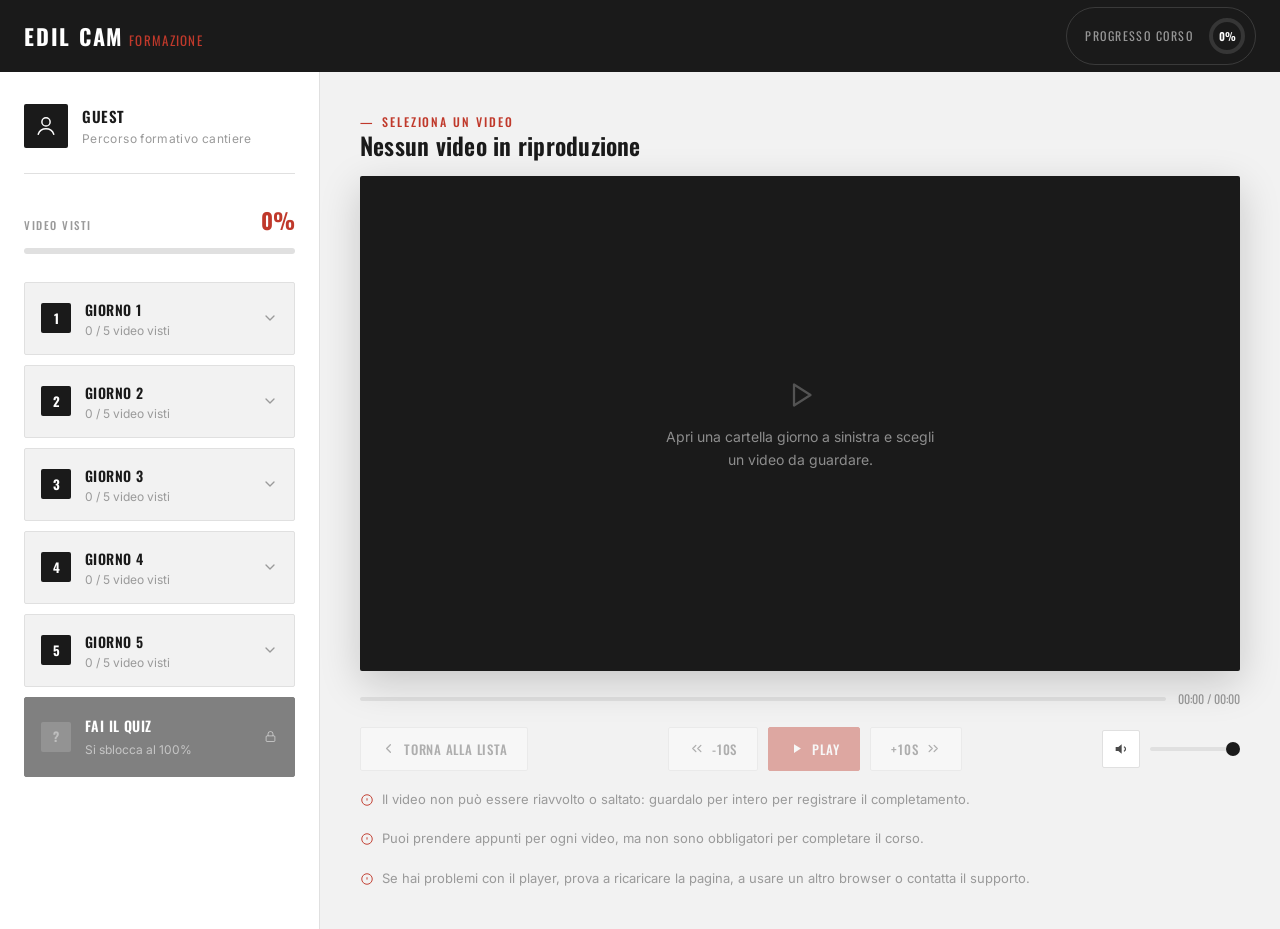
==== dashboard.html @ 342fb799 "Add files via upload" ====
<!DOCTYPE html>
<html lang="it">
<head>
  <meta charset="UTF-8" />
  <meta name="viewport" content="width=device-width, initial-scale=1.0" />
  <link rel="icon" type="image/x-icon" href="img/favicon.ico">
  <title>Edil Cam Srls - Area Formazione</title>
  <link rel="preconnect" href="https://fonts.googleapis.com" />
  <link rel="preconnect" href="https://fonts.gstatic.com" crossorigin />
  <link href="https://fonts.googleapis.com/css2?family=Oswald:wght@400;500;600;700&family=Inter:wght@300;400;500;600&display=swap" rel="stylesheet" />
  <link rel="stylesheet" href="styles.css" />
  <link rel="stylesheet" href="dashboard.css" />
</head>
<body>

  <!-- NAVBAR -->
  <header class="dash-navbar">
    <a href="index.html" class="nav-logo">
      <span class="logo-main" style="color:var(--white);">EDIL CAM</span>
      <span class="logo-sub">FORMAZIONE</span>
    </a>
    <div class="dash-progress-pill">
      <span class="pct-label">Progresso corso</span>
      <div class="dash-progress-ring">
        <svg viewBox="0 0 40 40">
          <circle class="ring-bg" cx="20" cy="20" r="16"></circle>
          <circle class="ring-fg" id="ringFg" cx="20" cy="20" r="16" stroke-dasharray="100.5" stroke-dashoffset="100.5"></circle>
        </svg>
        <span class="ring-num" id="ringNum">0%</span>
      </div>
    </div>
  </header>

  <div class="dash-body">

    <!-- SIDEBAR -->
    <aside class="dash-sidebar">

      <div class="dash-guest">
        <div class="guest-avatar">
          <svg viewBox="0 0 24 24" fill="none"><path d="M12 12a4.5 4.5 0 1 0 0-9 4.5 4.5 0 0 0 0 9Z" stroke="currentColor" stroke-width="1.6"/><path d="M3.5 21c1.4-4 4.8-6 8.5-6s7.1 2 8.5 6" stroke="currentColor" stroke-width="1.6" stroke-linecap="round"/></svg>
        </div>
        <div>
          <div class="guest-name">Guest</div>
          <div class="guest-role">Percorso formativo cantiere</div>
        </div>
      </div>

      <div class="dash-overall">
        <div class="dash-overall-top">
          <span class="dash-overall-label">Video visti</span>
          <span class="dash-overall-pct" id="overallPct">0%</span>
        </div>
        <div class="overall-bar"><div class="overall-bar-fill" id="overallBarFill"></div></div>
      </div>

      <div class="dash-days" id="dashDays">
        <!-- Le cartelle giorno 1-5 e quiz vengono generate via JS -->
      </div>

    </aside>

    <!-- MAIN: PLAYER -->
    <main class="dash-main">

      <!-- Stato player video -->
      <div class="player-card" id="playerCard">
        <div class="player-header">
          <div>
            <p class="player-eyebrow" id="playerEyebrow">Seleziona un video</p>
            <h1 class="player-title" id="playerTitle">Nessun video in riproduzione</h1>
          </div>
          <span class="player-counter" id="playerCounter"></span>
        </div>

        <div class="player-frame-wrap" id="playerFrameWrap">
          <div class="player-empty" id="playerEmpty">
            <svg viewBox="0 0 24 24" fill="none"><path d="M8 5v14l11-7L8 5Z" stroke="currentColor" stroke-width="1.5" stroke-linejoin="round"/></svg>
            <p>Apri una cartella giorno a sinistra e scegli un video da guardare.</p>
          </div>
          <div id="ytPlayer" style="position:absolute;inset:0;display:none;"></div>
          <div class="player-shield" id="playerShield"></div>
          <div class="player-error" id="playerError">
            <svg viewBox="0 0 24 24" fill="none"><path d="M12 9v4m0 4h.01M21 12a9 9 0 1 1-18 0 9 9 0 0 1 18 0Z" stroke="currentColor" stroke-width="1.6"/></svg>
            <p>Il video non si è caricato correttamente. Riprova oppure scegli un altro video dalla lista.</p>
            <button class="ctrl-btn" id="btnRetryVideo" type="button">Riprova</button>
          </div>
        </div>

        <div class="player-progress-row">
          <div class="mini-bar"><div class="mini-bar-fill" id="miniBarFill"></div></div>
          <span class="mini-time" id="miniTime">00:00 / 00:00</span>
        </div>

        <div class="player-controls">
          <div class="ctrl-group">
            <button class="ctrl-btn" id="btnBack" disabled>
              <svg viewBox="0 0 24 24" fill="none"><path d="M15 18l-6-6 6-6" stroke="currentColor" stroke-width="2" stroke-linecap="round" stroke-linejoin="round"/></svg>
              Torna alla lista
            </button>
          </div>
          <div class="ctrl-group">
            <button class="ctrl-btn" id="btnRewind" disabled>
              <svg viewBox="0 0 24 24" fill="none"><path d="M11 17l-5-5 5-5M19 17l-5-5 5-5" stroke="currentColor" stroke-width="2" stroke-linecap="round" stroke-linejoin="round"/></svg>
              -10s
            </button>
            <button class="ctrl-btn ctrl-btn--primary" id="btnPlayPause" disabled>
              <svg id="iconPlay" viewBox="0 0 24 24" fill="none"><path d="M8 5v14l11-7L8 5Z" fill="currentColor"/></svg>
              <svg id="iconPause" viewBox="0 0 24 24" fill="none" style="display:none;"><path d="M7 5h3v14H7zM14 5h3v14h-3z" fill="currentColor"/></svg>
              <span id="playPauseLabel">Play</span>
            </button>
            <button class="ctrl-btn" id="btnForward" disabled title="Non disponibile: il video non può essere saltato avanti">
              +10s
              <svg viewBox="0 0 24 24" fill="none"><path d="M13 17l5-5-5-5M5 17l5-5-5-5" stroke="currentColor" stroke-width="2" stroke-linecap="round" stroke-linejoin="round"/></svg>
            </button>
          </div>
          <div class="ctrl-group volume-group">
            <button class="volume-btn" id="btnMute" type="button" disabled aria-label="Attiva/disattiva audio">
              <svg id="iconVolOn" viewBox="0 0 24 24" fill="none"><path d="M4 9v6h4l5 4V5L8 9H4Z" fill="currentColor"/><path d="M17 9a3.5 3.5 0 0 1 0 6" stroke="currentColor" stroke-width="1.8" stroke-linecap="round"/></svg>
              <svg id="iconVolOff" viewBox="0 0 24 24" fill="none" style="display:none;"><path d="M4 9v6h4l5 4V5L8 9H4Z" fill="currentColor"/><path d="M16 9l5 6M21 9l-5 6" stroke="currentColor" stroke-width="1.8" stroke-linecap="round"/></svg>
            </button>
            <input type="range" class="volume-slider" id="volumeSlider" min="0" max="100" value="100" disabled aria-label="Volume">
          </div>
        </div>

        <p class="player-note">
          <svg viewBox="0 0 24 24" fill="none"><path d="M12 9v4m0 4h.01M21 12a9 9 0 1 1-18 0 9 9 0 0 1 18 0Z" stroke="currentColor" stroke-width="1.6"/></svg>
          Il video non può essere riavvolto o saltato: guardalo per intero per registrare il completamento.
        </p>
        <p class="player-note">
          <svg viewBox="0 0 24 24" fill="none"><path d="M12 9v4m0 4h.01M21 12a9 9 0 1 1-18 0 9 9 0 0 1 18 0Z" stroke="currentColor" stroke-width="1.6"/></svg>
          Puoi prendere appunti per ogni video, ma non sono obbligatori per completare il corso.
        </p>
        <p class="player-note">
          <svg viewBox="0 0 24 24" fill="none"><path d="M12 9v4m0 4h.01M21 12a9 9 0 1 1-18 0 9 9 0 0 1 18 0Z" stroke="currentColor" stroke-width="1.6"/></svg>
          Se hai problemi con il player, prova a ricaricare la pagina, a usare un altro browser o contatta il supporto.
        </p>
        
      </div>

      <!-- Stato quiz pronto (mostrato al 100%, sostituisce il player) -->
      <div class="quiz-ready" id="quizReady" style="display:none;">
        <div class="quiz-ready-icon">
          <svg viewBox="0 0 24 24" fill="none"><path d="M9 11l3 3 8-8M21 12v6a2 2 0 0 1-2 2H5a2 2 0 0 1-2-2V6a2 2 0 0 1 2-2h11" stroke="currentColor" stroke-width="2" stroke-linecap="round" stroke-linejoin="round"/></svg>
        </div>
        <h2>Hai completato tutti i video</h2>
        <p>Ottimo lavoro. Ora puoi passare al quiz finale per verificare quanto hai imparato.</p>
        <a href="quiz.html" class="btn btn-primary">Fai il Quiz</a>
      </div>

    </main>
  </div>

  <!-- TOAST COMPLETAMENTO VIDEO -->
  <div class="video-toast" id="videoToast">
    <div class="toast-check">
      <svg viewBox="0 0 24 24" fill="none"><path d="M5 13l4 4L19 7" stroke="white" stroke-width="2.5" stroke-linecap="round" stroke-linejoin="round"/></svg>
    </div>
    <div>
      <div class="video-toast-title">Video completato</div>
      <div class="video-toast-sub" id="videoToastSub">Progresso aggiornato</div>
    </div>
  </div>

  <!-- YouTube IFrame API -->
  <script src="https://www.youtube.com/iframe_api"></script>

  <script src="dashboard.js"></script>
</body>
</html>
---- styles.css ----
/* =============================================
   EDIL CAM SRLS – styles.css  (condiviso)
   Palette: White #FFFFFF | Grey #4A4A4A / #E8E8E8 | Red #C0392B
   Fonts: Oswald (display) + Inter (body)
   ============================================= */

/* --- RESET & BASE --- */
*, *::before, *::after { box-sizing: border-box; margin: 0; padding: 0; }

:root {
  --white:      #FFFFFF;
  --grey-light: #F2F2F2;
  --grey-mid:   #E0E0E0;
  --grey:       #9A9A9A;
  --grey-dark:  #4A4A4A;
  --black:      #1A1A1A;
  --red:        #C0392B;
  --red-dark:   #962D22;

  --font-display: 'Oswald', sans-serif;
  --font-body:    'Inter', sans-serif;

  --container:  1200px;
  --radius:     2px;
  --transition: 0.25s ease;
}

html { scroll-behavior: smooth; }

body {
  font-family: var(--font-body);
  font-size: 16px;
  line-height: 1.65;
  color: var(--grey-dark);
  background: var(--white);
  overflow-x: hidden;
}

img, svg { display: block; max-width: 100%; }
a { text-decoration: none; color: inherit; }

h1, h2, h3 {
  font-family: var(--font-display);
  font-weight: 600;
  line-height: 1.1;
  letter-spacing: 0.01em;
  color: var(--black);
}

/* --- CONTAINER --- */
.container {
  width: 100%;
  max-width: var(--container);
  margin: 0 auto;
  padding: 0 24px;
}

/* --- BUTTONS --- */
.btn {
  display: inline-flex;
  align-items: center;
  justify-content: center;
  padding: 14px 32px;
  font-family: var(--font-display);
  font-size: 15px;
  font-weight: 500;
  letter-spacing: 0.06em;
  text-transform: uppercase;
  border: 2px solid transparent;
  cursor: pointer;
  border-radius: var(--radius);
  transition: background var(--transition), color var(--transition), border-color var(--transition);
}
.btn-primary { background: var(--red); color: var(--white); border-color: var(--red); }
.btn-primary:hover { background: var(--red-dark); border-color: var(--red-dark); }
.btn-outline { background: transparent; color: var(--white); border-color: rgba(255,255,255,0.6); }
.btn-outline:hover { background: rgba(255,255,255,0.1); border-color: var(--white); }

/* --- NAVBAR --- */
.navbar {
  position: fixed;
  top: 0; left: 0; right: 0;
  z-index: 100;
  background: transparent;
  padding: 20px 0;
  transition: background var(--transition), box-shadow var(--transition);
}
.navbar.scrolled {
  background: var(--white);
  box-shadow: 0 2px 20px rgba(0,0,0,0.08);
  padding: 14px 0;
}
.navbar.scrolled .nav-link,
.navbar.scrolled .logo-main,
.navbar.scrolled .logo-sub { color: var(--black); }

.nav-container {
  display: flex;
  align-items: center;
  justify-content: space-between;
  max-width: var(--container);
  margin: 0 auto;
  padding: 0 24px;
}

.nav-logo { display: flex; align-items: baseline; gap: 6px; }
.logo-main {
  font-family: var(--font-display);
  font-size: 22px;
  font-weight: 700;
  letter-spacing: 0.08em;
  color: var(--white);
  transition: color var(--transition);
}
.logo-sub {
  font-family: var(--font-display);
  font-size: 13px;
  font-weight: 400;
  letter-spacing: 0.1em;
  color: var(--red);
}

.nav-links { display: flex; align-items: center; gap: 36px; }
.nav-link {
  font-family: var(--font-display);
  font-size: 14px;
  font-weight: 400;
  letter-spacing: 0.07em;
  text-transform: uppercase;
  color: rgba(255,255,255,0.85);
  transition: color var(--transition);
}
.nav-link:hover { color: var(--white); }
.navbar.scrolled .nav-link { color: var(--grey-dark); }
.navbar.scrolled .nav-link:hover { color: var(--red); }

.nav-cta {
  padding: 10px 22px;
  font-family: var(--font-display);
  font-size: 13px;
  font-weight: 500;
  letter-spacing: 0.08em;
  text-transform: uppercase;
  background: var(--red);
  color: var(--white) !important;
  border-radius: var(--radius);
  transition: background var(--transition);
}
.nav-cta:hover { background: var(--red-dark); }

.hamburger {
  display: none;
  flex-direction: column;
  gap: 5px;
  background: none;
  border: none;
  cursor: pointer;
  padding: 4px;
}
.hamburger span {
  display: block;
  width: 24px; height: 2px;
  background: var(--white);
  transition: background var(--transition), transform 0.3s;
}
.navbar.scrolled .hamburger span { background: var(--black); }

/* --- SECTION COMMON --- */
.section { padding: 100px 0; }
.section-header { margin-bottom: 60px; }
.section-header--centered { text-align: center; }

.section-tag {
  display: inline-block;
  font-family: var(--font-display);
  font-size: 12px;
  font-weight: 500;
  letter-spacing: 0.18em;
  text-transform: uppercase;
  color: var(--red);
  margin-bottom: 16px;
}
.section-tag::before { content: '—'; margin-right: 8px; color: var(--red); }
.section-tag--light { color: rgba(255,255,255,0.7); }
.section-tag--light::before { color: rgba(255,255,255,0.4); }

.section-title {
  font-size: clamp(28px, 3.5vw, 48px);
  font-weight: 600;
  color: var(--black);
  line-height: 1.1;
}
.section-title--light { color: var(--white); }
.section-sub { margin-top: 16px; font-size: 17px; color: var(--grey); }

/* --- FORM (condiviso tra contatti e candidature) --- */
.contatti-form { position: relative; }

.form-row {
  display: grid;
  grid-template-columns: 1fr 1fr;
  gap: 20px;
  margin-bottom: 20px;
}
.form-group { display: flex; flex-direction: column; gap: 8px; }
.form-group--full { margin-bottom: 20px; }

.form-group label {
  font-size: 13px;
  font-weight: 500;
  letter-spacing: 0.04em;
  color: var(--grey-dark);
  text-transform: uppercase;
}
.form-group input,
.form-group select,
.form-group textarea {
  padding: 14px 16px;
  background: var(--grey-light);
  border: 1px solid var(--grey-mid);
  border-radius: var(--radius);
  font-family: var(--font-body);
  font-size: 15px;
  color: var(--black);
  outline: none;
  appearance: none;
  transition: border-color var(--transition), background var(--transition);
}
.form-group input:focus,
.form-group select:focus,
.form-group textarea:focus { border-color: var(--red); background: var(--white); }
.form-group textarea { resize: vertical; min-height: 120px; }

.form-footer {
  display: flex;
  align-items: center;
  justify-content: space-between;
  gap: 20px;
  flex-wrap: wrap;
}
.form-privacy { font-size: 13px; color: var(--grey); }
.form-privacy a { color: var(--red); }
.btn-submit { min-width: 200px; }

/* --- FOOTER --- */
.footer { background: var(--black); padding: 48px 0; }
.footer-inner {
  display: flex;
  align-items: center;
  justify-content: space-between;
  gap: 40px;
  flex-wrap: wrap;
}

.footer-brand { display: flex; flex-direction: column; gap: 4px; align-self: flex-start; }
.footer-brand p { font-size: 13px; color: rgba(255,255,255,0.4); margin-top: 8px; line-height: 1.5; }

.footer-nav { display: flex; gap: 28px; flex-wrap: wrap; }
.footer-nav a {
  font-family: var(--font-display);
  font-size: 13px;
  letter-spacing: 0.08em;
  text-transform: uppercase;
  color: rgba(255,255,255,0.5);
  transition: color var(--transition);
}
.footer-nav a:hover { color: var(--white); }

.footer-legal { text-align: right; display: flex; flex-direction: column; gap: 6px; align-self: flex-end;}
.footer-legal p,
.footer-legal a { font-size: 13px; color: rgba(255,255,255,0.35); transition: color var(--transition); }
.footer-legal a:hover { color: var(--red); }

/* --- RESPONSIVE CONDIVISO --- */
@media (max-width: 768px) {
  .nav-links {
    display: none;
    position: fixed;
    inset: 0;
    background: var(--black);
    flex-direction: column;
    align-items: center;
    justify-content: center;
    gap: 32px;
    z-index: 99;
  }
  .nav-links.open { display: flex; }
  .nav-link { font-size: 22px; color: var(--white) !important; }
  .nav-cta { font-size: 18px; }
  .hamburger { display: flex; z-index: 101; }
  .hamburger.open span:nth-child(1) { transform: translateY(7px) rotate(45deg); }
  .hamburger.open span:nth-child(2) { opacity: 0; }
  .hamburger.open span:nth-child(3) { transform: translateY(-7px) rotate(-45deg); }

  .section { padding: 72px 0; }
  .form-row { grid-template-columns: 1fr; }
  .form-footer { flex-direction: column; align-items: flex-start; }
  .footer-inner { flex-direction: column; align-items: flex-start; }
  .footer-legal { text-align: left; }
}

@media (max-width: 480px) {
  .btn { width: 100%; text-align: center; }
}

@media (prefers-reduced-motion: reduce) {
  *, *::before, *::after { transition: none !important; animation: none !important; }
}
---- dashboard.css ----
/* =============================================
   EDIL CAM SRLS – dashboard.css  (solo dashboard.html)
   Dipende da styles.css
   ============================================= */

html, body { height: 100%; }
body { background: var(--grey-light); }

/* --- NAVBAR DASHBOARD --- */
.dash-navbar {
  position: sticky;
  top: 0;
  z-index: 100;
  background: var(--black);
  padding: 0 24px;
  height: 72px;
  display: flex;
  align-items: center;
  justify-content: space-between;
}
.dash-navbar .nav-logo { display: flex; align-items: baseline; gap: 6px; }

.dash-progress-pill {
  display: flex;
  align-items: center;
  gap: 14px;
  padding: 8px 8px 8px 18px;
  border: 1px solid rgba(255,255,255,0.14);
  border-radius: 999px;
}
.dash-progress-pill .pct-label {
  font-family: var(--font-display);
  font-size: 12px;
  letter-spacing: 0.12em;
  text-transform: uppercase;
  color: rgba(255,255,255,0.55);
}
.dash-progress-ring { position: relative; width: 40px; height: 40px; flex-shrink: 0; }
.dash-progress-ring svg { width: 40px; height: 40px; transform: rotate(-90deg); }
.dash-progress-ring circle { fill: none; stroke-width: 4; }
.dash-progress-ring .ring-bg { stroke: rgba(255,255,255,0.12); }
.dash-progress-ring .ring-fg {
  stroke: var(--red);
  stroke-linecap: round;
  transition: stroke-dashoffset 0.5s ease;
}
.dash-progress-ring .ring-num {
  position: absolute;
  inset: 0;
  display: flex;
  align-items: center;
  justify-content: center;
  font-family: var(--font-display);
  font-size: 11px;
  font-weight: 600;
  color: var(--white);
}

/* --- LAYOUT --- */
.dash-body {
  display: grid;
  grid-template-columns: 320px 1fr;
  min-height: calc(100vh - 72px);
}

/* --- SIDEBAR --- */
.dash-sidebar {
  background: var(--white);
  border-right: 1px solid var(--grey-mid);
  padding: 32px 24px 40px;
  display: flex;
  flex-direction: column;
  gap: 28px;
  overflow-y: auto;
}

.dash-guest {
  display: flex;
  align-items: center;
  gap: 14px;
  padding-bottom: 24px;
  border-bottom: 1px solid var(--grey-mid);
}
.guest-avatar {
  width: 44px;
  height: 44px;
  border-radius: var(--radius);
  background: var(--black);
  color: var(--white);
  display: flex;
  align-items: center;
  justify-content: center;
  flex-shrink: 0;
}
.guest-avatar svg { width: 22px; height: 22px; }
.guest-name {
  font-family: var(--font-display);
  font-size: 15px;
  font-weight: 600;
  letter-spacing: 0.04em;
  text-transform: uppercase;
  color: var(--black);
}
.guest-role {
  font-size: 12px;
  color: var(--grey);
  letter-spacing: 0.03em;
}

.dash-overall {
  display: flex;
  flex-direction: column;
  gap: 10px;
}
.dash-overall-top {
  display: flex;
  align-items: baseline;
  justify-content: space-between;
}
.dash-overall-label {
  font-family: var(--font-display);
  font-size: 11px;
  font-weight: 500;
  letter-spacing: 0.14em;
  text-transform: uppercase;
  color: var(--grey);
}
.dash-overall-pct {
  font-family: var(--font-display);
  font-size: 22px;
  font-weight: 700;
  color: var(--red);
}
.overall-bar {
  width: 100%;
  height: 6px;
  background: var(--grey-mid);
  border-radius: 999px;
  overflow: hidden;
}
.overall-bar-fill {
  height: 100%;
  background: var(--red);
  border-radius: 999px;
  width: 0%;
  transition: width 0.5s ease;
}

/* --- CARTELLE GIORNO --- */
.dash-days {
  display: flex;
  flex-direction: column;
  gap: 10px;
}

.day-folder {
  border: 1px solid var(--grey-mid);
  border-radius: var(--radius);
  overflow: hidden;
  background: var(--grey-light);
}

.day-head {
  width: 100%;
  display: flex;
  align-items: center;
  gap: 14px;
  padding: 16px 16px;
  background: transparent;
  border: none;
  cursor: pointer;
  text-align: left;
  font-family: var(--font-body);
  transition: background var(--transition);
}
.day-head:hover { background: var(--grey-mid); }

.day-index {
  width: 30px;
  height: 30px;
  flex-shrink: 0;
  border-radius: var(--radius);
  background: var(--grey-mid);
  color: var(--grey-dark);
  display: flex;
  align-items: center;
  justify-content: center;
  font-family: var(--font-display);
  font-size: 13px;
  font-weight: 700;
}
.day-folder.is-complete .day-index { background: var(--red); color: var(--white); }
.day-folder.is-current .day-index { background: var(--black); color: var(--white); }

.day-info { flex: 1; display: flex; flex-direction: column; gap: 3px; min-width: 0; }
.day-title {
  font-family: var(--font-display);
  font-size: 14px;
  font-weight: 600;
  letter-spacing: 0.03em;
  text-transform: uppercase;
  color: var(--black);
}
.day-sub { font-size: 12px; color: var(--grey); }

.day-chevron {
  flex-shrink: 0;
  color: var(--grey);
  transition: transform 0.25s ease;
  width: 16px; height: 16px;
}
.day-folder.is-open .day-chevron { transform: rotate(180deg); }

.day-folder.is-locked { opacity: 0.55; }
.day-folder.is-locked .day-head { cursor: not-allowed; }
.day-folder.is-locked .day-head:hover { background: transparent; }
.day-lock-icon { width: 15px; height: 15px; color: var(--grey); flex-shrink: 0; }

.day-videos {
  max-height: 0;
  overflow: hidden;
  transition: max-height 0.35s ease;
}
.day-folder.is-open .day-videos { max-height: 400px; }

.video-row {
  display: flex;
  align-items: center;
  gap: 12px;
  padding: 11px 16px 11px 16px;
  border-top: 1px solid var(--grey-mid);
  cursor: pointer;
  background: var(--white);
  transition: background var(--transition);
}
.video-row:hover { background: var(--grey-light); }
.video-row.is-active { background: var(--grey-light); box-shadow: inset 3px 0 0 var(--red); }

.video-check {
  width: 20px;
  height: 20px;
  flex-shrink: 0;
  border-radius: 50%;
  border: 1.5px solid var(--grey-mid);
  display: flex;
  align-items: center;
  justify-content: center;
  transition: background var(--transition), border-color var(--transition);
}
.video-check svg {
  width: 11px; height: 11px;
  opacity: 0;
  transition: opacity var(--transition);
}
.video-row.is-done .video-check { background: var(--red); border-color: var(--red); }
.video-row.is-done .video-check svg { opacity: 1; }
.video-check svg path { stroke: var(--white); }

.video-row-title {
  font-size: 13px;
  color: var(--grey-dark);
  flex: 1;
  min-width: 0;
}
.video-row.is-done .video-row-title { color: var(--grey); }
.video-row.is-active .video-row-title { color: var(--black); font-weight: 600; }

/* --- CARTELLA QUIZ --- */
.day-folder--quiz { background: var(--black); border-color: var(--black); }
.day-folder--quiz .day-title { color: var(--white); }
.day-folder--quiz .day-sub { color: rgba(255,255,255,0.55); }
.day-folder--quiz .day-index { background: var(--red); color: var(--white); }
.day-folder--quiz.is-locked .day-index { background: rgba(255,255,255,0.15); color: rgba(255,255,255,0.4); }
.day-folder--quiz .day-lock-icon { color: rgba(255,255,255,0.5); }
.day-folder--quiz .day-head:hover { background: rgba(255,255,255,0.06); }

/* --- AREA VIDEO --- */
.dash-main {
  padding: 40px;
  display: flex;
  flex-direction: column;
  align-items: center;
  justify-content: flex-start;
  gap: 24px;
}

.player-card {
  width: 100%;
  max-width: 920px;
  display: flex;
  flex-direction: column;
  gap: 18px;
}

.player-header {
  display: flex;
  align-items: baseline;
  justify-content: space-between;
  gap: 16px;
  flex-wrap: wrap;
}
.player-eyebrow {
  font-family: var(--font-display);
  font-size: 12px;
  font-weight: 500;
  letter-spacing: 0.16em;
  text-transform: uppercase;
  color: var(--red);
}
.player-eyebrow::before { content: '—'; margin-right: 8px; color: var(--red); }
.player-title {
  font-family: var(--font-display);
  font-size: 24px;
  font-weight: 600;
  color: var(--black);
}
.player-counter {
  font-family: var(--font-display);
  font-size: 13px;
  letter-spacing: 0.05em;
  color: var(--grey);
}

.player-frame-wrap {
  position: relative;
  width: 100%;
  aspect-ratio: 16/9;
  background: var(--black);
  border-radius: var(--radius);
  overflow: hidden;
  box-shadow: 0 12px 40px rgba(0,0,0,0.18);
}
.player-frame-wrap iframe {
  position: absolute;
  inset: 0;
  width: 100%;
  height: 100%;
  border: none;
}

/* Blocca interazioni dirette con il player YouTube (niente skip/seek/click) */
.player-shield {
  position: absolute;
  inset: 0;
  z-index: 5;
  background: transparent;
}

.player-empty {
  position: absolute;
  inset: 0;
  display: flex;
  align-items: center;
  justify-content: center;
  flex-direction: column;
  gap: 12px;
  color: rgba(255,255,255,0.5);
  text-align: center;
  padding: 24px;
}
.player-empty svg { width: 36px; height: 36px; opacity: 0.5; }
.player-empty p { font-size: 14px; max-width: 280px; }

.player-controls {
  display: flex;
  align-items: center;
  justify-content: space-between;
  gap: 16px;
  flex-wrap: wrap;
}
.ctrl-group { display: flex; align-items: center; gap: 10px; }

.ctrl-btn {
  display: inline-flex;
  align-items: center;
  gap: 8px;
  padding: 11px 20px;
  font-family: var(--font-display);
  font-size: 13px;
  font-weight: 500;
  letter-spacing: 0.06em;
  text-transform: uppercase;
  border: 1.5px solid var(--grey-mid);
  background: var(--white);
  color: var(--grey-dark);
  border-radius: var(--radius);
  cursor: pointer;
  transition: background var(--transition), color var(--transition), border-color var(--transition);
}
.ctrl-btn:hover { border-color: var(--black); color: var(--black); }
.ctrl-btn:disabled { opacity: 0.4; cursor: not-allowed; }
.ctrl-btn:disabled:hover { border-color: var(--grey-mid); color: var(--grey-dark); }
.ctrl-btn svg { width: 15px; height: 15px; }

.ctrl-btn--primary { background: var(--red); border-color: var(--red); color: var(--white); }
.ctrl-btn--primary:hover { background: var(--red-dark); border-color: var(--red-dark); color: var(--white); }

/* --- VOLUME --- */
.volume-group {
  display: flex;
  align-items: center;
  gap: 10px;
}
.volume-btn {
  display: inline-flex;
  align-items: center;
  justify-content: center;
  width: 38px;
  height: 38px;
  border: 1.5px solid var(--grey-mid);
  background: var(--white);
  color: var(--grey-dark);
  border-radius: var(--radius);
  cursor: pointer;
  flex-shrink: 0;
  transition: background var(--transition), color var(--transition), border-color var(--transition);
}
.volume-btn:hover { border-color: var(--black); color: var(--black); }
.volume-btn svg { width: 16px; height: 16px; }
.volume-slider {
  -webkit-appearance: none;
  appearance: none;
  width: 90px;
  height: 4px;
  border-radius: 999px;
  background: var(--grey-mid);
  cursor: pointer;
  outline: none;
}
.volume-slider::-webkit-slider-thumb {
  -webkit-appearance: none;
  appearance: none;
  width: 14px;
  height: 14px;
  border-radius: 50%;
  background: var(--black);
  cursor: pointer;
  transition: background var(--transition);
}
.volume-slider:hover::-webkit-slider-thumb { background: var(--red); }
.volume-slider::-moz-range-thumb {
  width: 14px;
  height: 14px;
  border: none;
  border-radius: 50%;
  background: var(--black);
  cursor: pointer;
  transition: background var(--transition);
}
.volume-slider:hover::-moz-range-thumb { background: var(--red); }

/* --- ERRORE PLAYER --- */
.player-error {
  position: absolute;
  inset: 0;
  z-index: 6;
  display: none;
  align-items: center;
  justify-content: center;
  flex-direction: column;
  gap: 14px;
  background: var(--black);
  color: rgba(255,255,255,0.85);
  text-align: center;
  padding: 24px;
}
.player-error.is-visible { display: flex; }
.player-error svg { width: 32px; height: 32px; color: var(--red); opacity: 0.9; }
.player-error p { font-size: 14px; max-width: 320px; color: rgba(255,255,255,0.65); }
.player-error .ctrl-btn { background: var(--white); }

.player-progress-row {
  display: flex;
  align-items: center;
  gap: 12px;
}
.player-progress-row .mini-bar {
  flex: 1;
  height: 4px;
  background: var(--grey-mid);
  border-radius: 999px;
  overflow: hidden;
}
.player-progress-row .mini-bar-fill {
  height: 100%;
  background: var(--black);
  width: 0%;
  transition: width 0.25s linear;
}
.player-progress-row .mini-time {
  font-family: var(--font-display);
  font-size: 12px;
  color: var(--grey);
  min-width: 40px;
  text-align: right;
}

.player-note {
  font-size: 13px;
  color: var(--grey);
  display: flex;
  align-items: center;
  gap: 8px;
}
.player-note svg { width: 14px; height: 14px; flex-shrink: 0; color: var(--red); }

/* --- QUIZ READY STATE --- */
.quiz-ready {
  width: 100%;
  max-width: 920px;
  background: var(--black);
  border-radius: var(--radius);
  padding: 56px 40px;
  display: flex;
  flex-direction: column;
  align-items: center;
  text-align: center;
  gap: 16px;
}
.quiz-ready-icon {
  width: 56px;
  height: 56px;
  background: var(--red);
  border-radius: var(--radius);
  display: flex;
  align-items: center;
  justify-content: center;
}
.quiz-ready-icon svg { width: 28px; height: 28px; color: var(--white); }
.quiz-ready h2 { color: var(--white); font-size: 26px; }
.quiz-ready p { color: rgba(255,255,255,0.6); font-size: 15px; max-width: 420px; }

/* --- TOAST COMPLETAMENTO --- */
.video-toast {
  position: fixed;
  bottom: 28px;
  right: 28px;
  z-index: 200;
  display: flex;
  align-items: center;
  gap: 12px;
  background: var(--black);
  color: var(--white);
  padding: 16px 22px;
  border-radius: var(--radius);
  box-shadow: 0 12px 30px rgba(0,0,0,0.25);
  transform: translateY(16px);
  opacity: 0;
  pointer-events: none;
  transition: transform 0.3s ease, opacity 0.3s ease;
}
.video-toast.is-visible { transform: translateY(0); opacity: 1; }
.video-toast .toast-check {
  width: 26px; height: 26px;
  flex-shrink: 0;
  background: var(--red);
  border-radius: 50%;
  display: flex; align-items: center; justify-content: center;
}
.video-toast .toast-check svg { width: 13px; height: 13px; }
.video-toast-title { font-family: var(--font-display); font-size: 13px; font-weight: 600; letter-spacing: 0.04em; text-transform: uppercase; }
.video-toast-sub { font-size: 12px; color: rgba(255,255,255,0.55); }

/* --- RESPONSIVE --- */
@media (max-width: 1024px) {
  .dash-body { grid-template-columns: 280px 1fr; }
  .dash-main { padding: 28px; }
}

@media (max-width: 768px) {
  .dash-body { grid-template-columns: 1fr; }
  .dash-sidebar {
    border-right: none;
    border-bottom: 1px solid var(--grey-mid);
    max-height: 50vh;
  }
  .dash-navbar { padding: 0 16px; }
  .dash-progress-pill .pct-label { display: none; }
  .dash-main { padding: 20px; }
  .player-controls { flex-direction: column; align-items: stretch; }
  .ctrl-group { justify-content: center; }
}
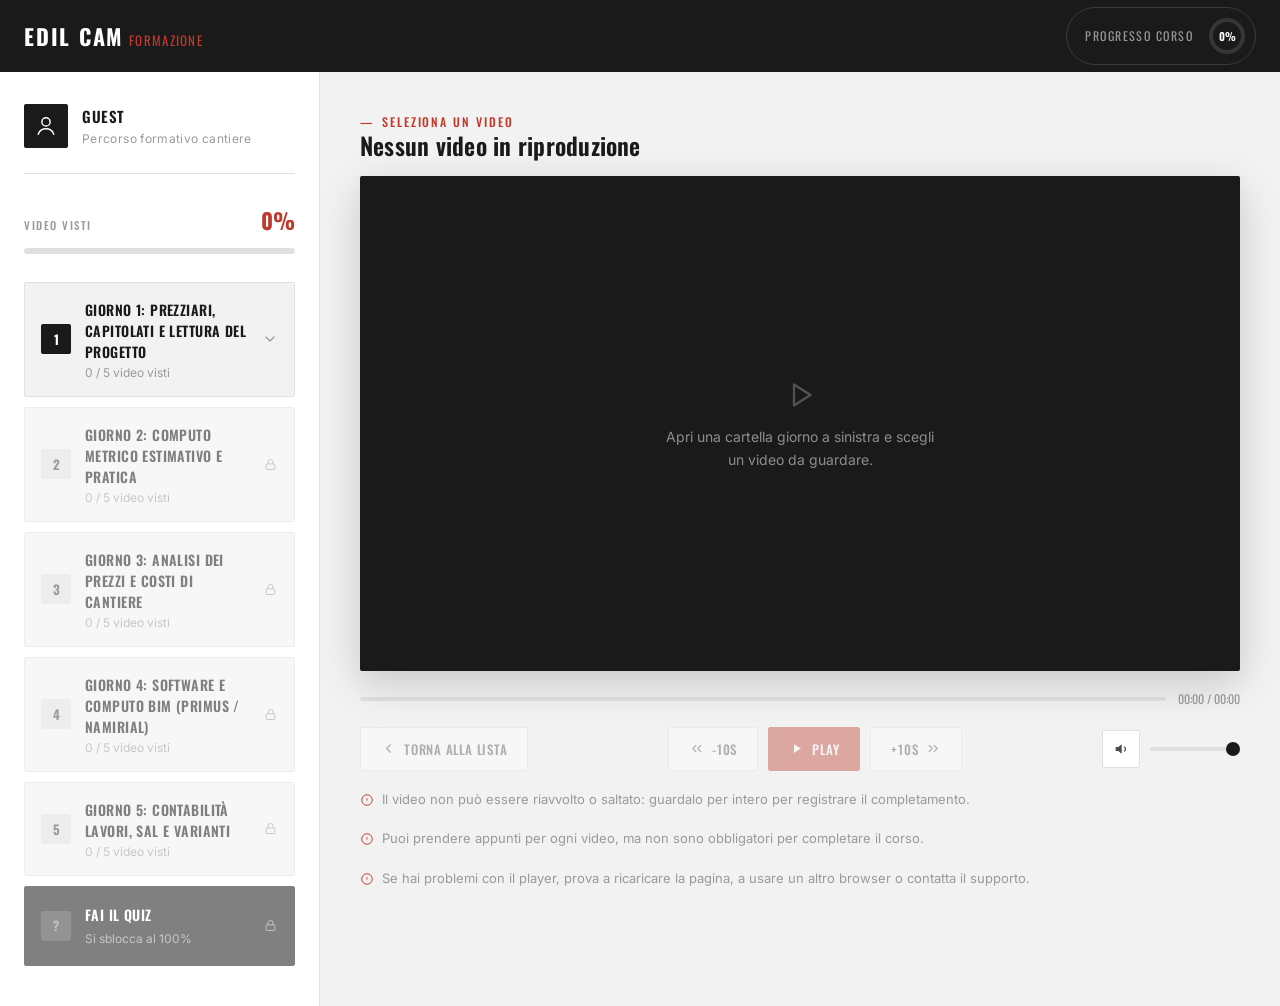
==== commit 7e379d10: "Update dashboard.html" ====
--- a/dashboard.html
+++ b/dashboard.html
@@ -4,7 +4,7 @@
   <meta charset="UTF-8" />
   <meta name="viewport" content="width=device-width, initial-scale=1.0" />
   <link rel="icon" type="image/x-icon" href="img/favicon.ico">
-  <title>Edil Cam Srls - Area Formazione</title>
+  <title>Edil Cam Academy</title>
   <link rel="preconnect" href="https://fonts.googleapis.com" />
   <link rel="preconnect" href="https://fonts.gstatic.com" crossorigin />
   <link href="https://fonts.googleapis.com/css2?family=Oswald:wght@400;500;600;700&family=Inter:wght@300;400;500;600&display=swap" rel="stylesheet" />
@@ -15,7 +15,7 @@
 
   <!-- NAVBAR -->
   <header class="dash-navbar">
-    <a href="index.html" class="nav-logo">
+    <a href="index" class="nav-logo">
       <span class="logo-main" style="color:var(--white);">EDIL CAM</span>
       <span class="logo-sub">FORMAZIONE</span>
     </a>
@@ -145,7 +145,7 @@
         </div>
         <h2>Hai completato tutti i video</h2>
         <p>Ottimo lavoro. Ora puoi passare al quiz finale per verificare quanto hai imparato.</p>
-        <a href="quiz.html" class="btn btn-primary">Fai il Quiz</a>
+        <a href="quiz" class="btn btn-primary">Fai il Quiz</a>
       </div>
 
     </main>
